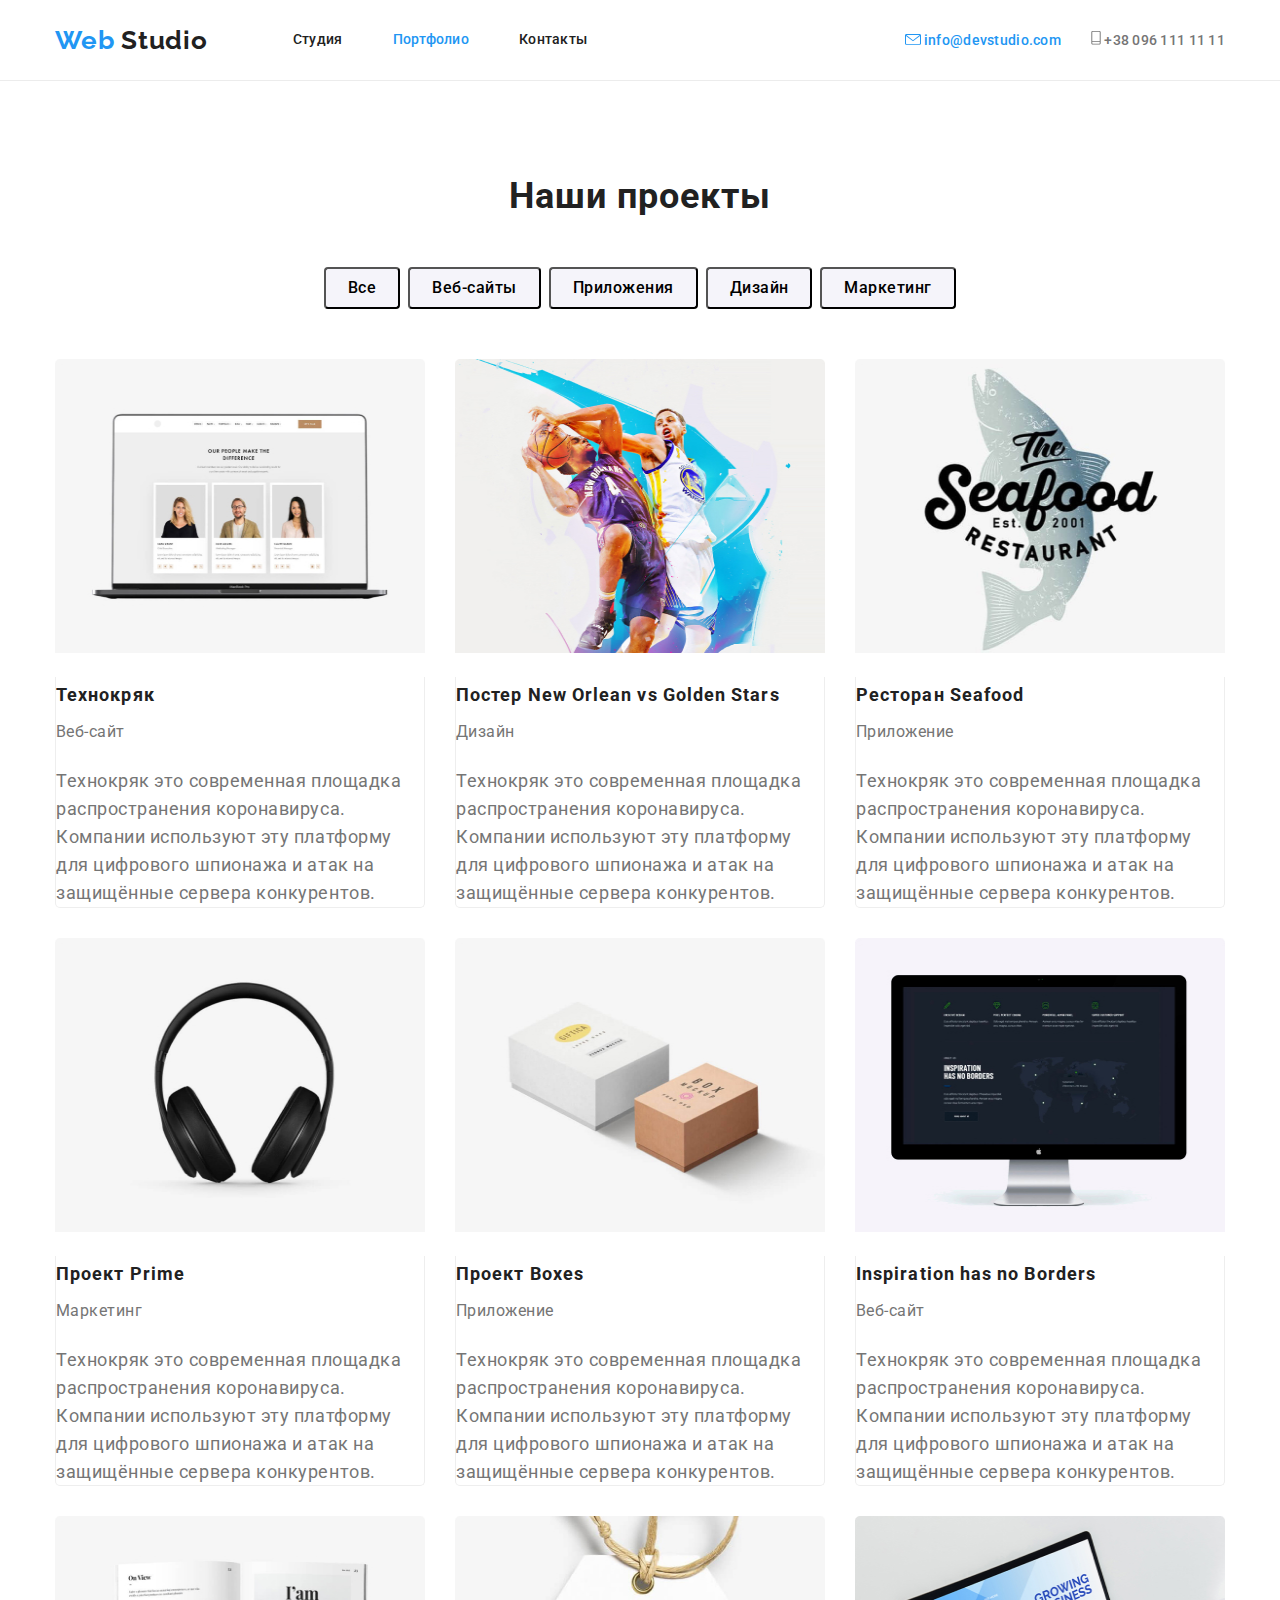
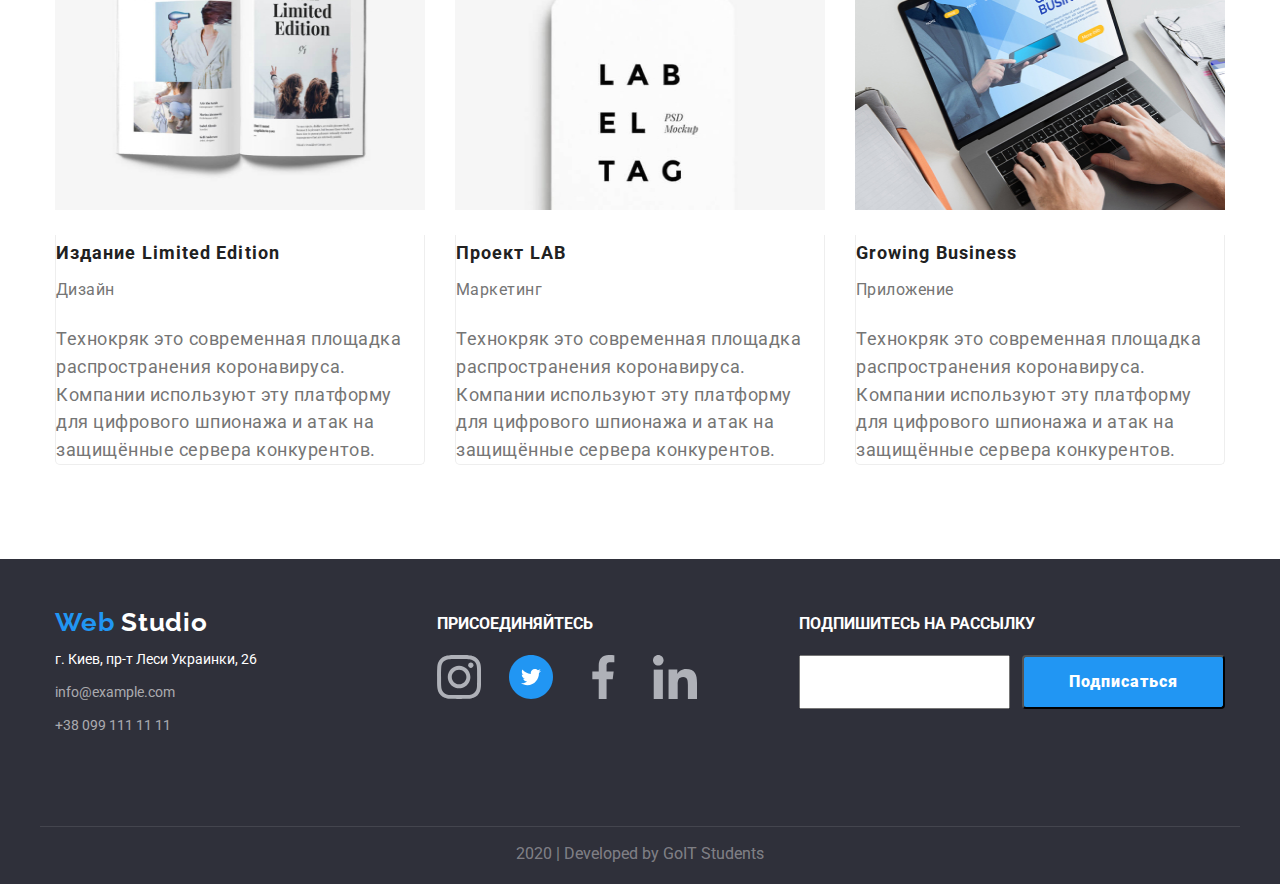
==== portfolio.html @ 2cf80dda "Create portfolio.html" ====
<!DOCTYPE html>
<html lang="ru">
  <head>
    <meta charset="UTF-8" />
    <meta name="viewport" content="width=device-width, initial-scale=1.0" />
    <meta http-equiv="X-UA-Compatible" content="IE=Edge" />
    <title>Portfolio</title>
    <link
      href="https://fonts.googleapis.com/css2?family=Raleway:wght@700&family=Roboto:wght@400;500;700;900&display=swap"
      rel="stylesheet"
    />
    <link
      rel="stylesheet"
      href="https://cdnjs.cloudflare.com/ajax/libs/modern-normalize/0.6.0/modern-normalize.min.css"
    />
    <link rel="stylesheet" href="./css/styles.css" />
  </head>
  <body class="page">
    <!-- Шапка сайта -->
    <header class="page-header">
      <div class="container main-nav">
        <nav class="container-nav">
          <a href="./index.html" class="logo">
            Web <span class="logo-studio">Studio</span>
          </a>
          <ul class="site-nav list">
            <li class="item">
              <a href="./index.html" class="link">Студия</a>
            </li>
            <li class="item">
              <a href="./portfolio.html" class="link current">Портфолио</a>
            </li>
            <li class="item"><a href="" class="link">Контакты</a></li>
          </ul>
        </nav>
        <ul class="communication list">
          <li class="item">
            <a
              href="mailto:info@devstudio.com"
              target="_blank"
              class="link mail"
            >
              <img
                src="./images/mail.svg"
                width="16"
                height="11"
                alt="Письмо"
                class="mail"
              />
              info@devstudio.com
            </a>
          </li>
          <li class="item">
            <a href="tel:380961111111" class="link">
              <img
                src="./images/telefon.svg"
                width="10"
                height="14"
                alt="Телефон"
                class="telephone"
              />
              +38 096 111 11 11
            </a>
          </li>
        </ul>
      </div>
    </header>

    <main>
      <!-- Наши проекты и работы -->
      <section class="portfolio">
        <!-- скрытый заголовок -->
        <div class="container">
          <h1 class="portfolio-title">Наши проекты</h1>
          <!-- список фильтров -->
          <ul class="portfolio-list">
            <li class="item-button">
              <button type="button" class="portfolio-list-button">Все</button>
            </li>
            <li class="item-button">
              <button type="button" class="portfolio-list-button">
                Веб-сайты
              </button>
            </li>
            <li class="item-button">
              <button type="button" class="portfolio-list-button">
                Приложения
              </button>
            </li>
            <li class="item-button">
              <button type="button" class="portfolio-list-button">
                Дизайн
              </button>
            </li>
            <li class="item-button">
              <button type="button" class="portfolio-list-button">
                Маркетинг
              </button>
            </li>
          </ul>
          <!-- список проектов -->
          <ul class="portfolio-projectslist">
            <li class="portfolio-projectslist-item">
              <a href="" class="portfolio-projectslist-link">
                <img
                  src="./images/1.jpg"
                  width="370"
                  height="294"
                  alt="3_фотокарточки"
                />
                <div class="portfolio-projectslist-frame">
                  <h2 class="portfolio-projectlist-title">Технокряк</h2>
                  <p class="portfolio-projectlist-type">Веб-сайт</p>
                  <p class="portfolio-projectlist-text">
                    Технокряк это современная площадка распространения
                    коронавируса. Компании используют эту платформу для
                    цифрового шпионажа и атак на защищённые сервера конкурентов.
                  </p>
                </div>
              </a>
            </li>
            <li class="portfolio-projectslist-item">
              <a href="" class="portfolio-projectslist-link">
                <img
                  src="./images/2.jpg"
                  width="370"
                  height="294"
                  alt="баскетболисты"
                />
                <div class="portfolio-projectslist-frame">
                  <h2 class="portfolio-projectlist-title">
                    Постер New Orlean vs Golden Stars
                  </h2>
                  <p class="portfolio-projectlist-type">Дизайн</p>
                  <p class="portfolio-projectlist-text">
                    Технокряк это современная площадка распространения
                    коронавируса. Компании используют эту платформу для
                    цифрового шпионажа и атак на защищённые сервера конкурентов.
                  </p>
                </div>
              </a>
            </li>
            <li class="portfolio-projectslist-item">
              <a href="" class="portfolio-projectslist-link">
                <img
                  src="./images/3.jpg"
                  width="370"
                  height="294"
                  alt="логотип Seafood"
                />
                <div class="portfolio-projectslist-frame">
                  <h2 class="portfolio-projectlist-title">Ресторан Seafood</h2>
                  <p class="portfolio-projectlist-type">Приложение</p>
                  <p class="portfolio-projectlist-text">
                    Технокряк это современная площадка распространения
                    коронавируса. Компании используют эту платформу для
                    цифрового шпионажа и атак на защищённые сервера конкурентов.
                  </p>
                </div>
              </a>
            </li>
            <li class="portfolio-projectslist-item">
              <a href="" class="portfolio-projectslist-link">
                <img
                  src="./images/4.jpg"
                  width="370"
                  height="294"
                  alt="наушники"
                />
                <div class="portfolio-projectslist-frame">
                  <h2 class="portfolio-projectlist-title">Проект Prime</h2>
                  <p class="portfolio-projectlist-type">Маркетинг</p>
                  <p class="portfolio-projectlist-text">
                    Технокряк это современная площадка распространения
                    коронавируса. Компании используют эту платформу для
                    цифрового шпионажа и атак на защищённые сервера конкурентов.
                  </p>
                </div>
              </a>
            </li>
            <li class="portfolio-projectslist-item">
              <a href="" class="portfolio-projectslist-link">
                <img
                  src="./images/5.jpg"
                  width="370"
                  height="294"
                  alt="2 коробка"
                />
                <div class="portfolio-projectslist-frame">
                  <h2 class="portfolio-projectlist-title">Проект Boxes</h2>
                  <p class="portfolio-projectlist-type">Приложение</p>
                  <p class="portfolio-projectlist-text">
                    Технокряк это современная площадка распространения
                    коронавируса. Компании используют эту платформу для
                    цифрового шпионажа и атак на защищённые сервера конкурентов.
                  </p>
                </div>
              </a>
            </li>
            <li class="portfolio-projectslist-item">
              <a href="" class="portfolio-projectslist-link">
                <img
                  src="./images/6.jpg"
                  width="370"
                  height="294"
                  alt="монитор"
                />
                <div class="portfolio-projectslist-frame">
                  <h2 class="portfolio-projectlist-title">
                    Inspiration has no Borders
                  </h2>
                  <p class="portfolio-projectlist-type">Веб-сайт</p>
                  <p class="portfolio-projectlist-text">
                    Технокряк это современная площадка распространения
                    коронавируса. Компании используют эту платформу для
                    цифрового шпионажа и атак на защищённые сервера конкурентов.
                  </p>
                </div>
              </a>
            </li>
            <li class="portfolio-projectslist-item">
              <a href="" class="portfolio-projectslist-link">
                <img
                  src="./images/7.jpg"
                  width="370"
                  height="294"
                  alt="журнал"
                />
                <div class="portfolio-projectslist-frame">
                  <h2 class="portfolio-projectlist-title">
                    Издание Limited Edition
                  </h2>
                  <p class="portfolio-projectlist-type">Дизайн</p>
                  <p class="portfolio-projectlist-text">
                    Технокряк это современная площадка распространения
                    коронавируса. Компании используют эту платформу для
                    цифрового шпионажа и атак на защищённые сервера конкурентов.
                  </p>
                </div>
              </a>
            </li>
            <li class="portfolio-projectslist-item">
              <a href="" class="portfolio-projectslist-link">
                <img
                  src="./images/8.jpg"
                  width="370"
                  height="294"
                  alt="бирка LAB EL TAG"
                />
                <div class="portfolio-projectslist-frame">
                  <h2 class="portfolio-projectlist-title">Проект LAB</h2>
                  <p class="portfolio-projectlist-type">Маркетинг</p>
                  <p class="portfolio-projectlist-text">
                    Технокряк это современная площадка распространения
                    коронавируса. Компании используют эту платформу для
                    цифрового шпионажа и атак на защищённые сервера конкурентов.
                  </p>
                </div>
              </a>
            </li>
            <li class="portfolio-projectslist-item">
              <a href="" class="portfolio-projectslist-link">
                <img
                  src="./images/9.jpg"
                  width="370"
                  height="294"
                  alt="ноутбук"
                />
                <div class="portfolio-projectslist-frame">
                  <h2 class="portfolio-projectlist-title">Growing Business</h2>
                  <p class="portfolio-projectlist-type">Приложение</p>
                  <p class="portfolio-projectlist-text">
                    Технокряк это современная площадка распространения
                    коронавируса. Компании используют эту платформу для
                    цифрового шпионажа и атак на защищённые сервера конкурентов.
                  </p>
                </div>
              </a>
            </li>
          </ul>
        </div>
      </section>
    </main>

    <!-- Футер -->
    <footer class="footer">
      <!-- Адрес -->
      <div class="container footer-container">
        <div class="footer-left-block">
          <a href="./index.html" class="logo footer-logo">
            Web <span class="footer-studio">Studio</span>
          </a>
          <address class="footer-contacts">
            <span class="footer-contacts-address"
              >г. Киев, пр-т Леси Украинки, 26</span
            >
            <span class="footer-mail">info@example.com</span>
            <span class="footer-telephone">+38 099 111 11 11</span>
          </address>
        </div>
        <!-- Ссылки на соц.сети -->
        <div class="footer-social-media">
          <b class="footer-social-media-act">ПРИСОЕДИНЯЙТЕСЬ</b>
          <ul class="footer-social-media-list list">
            <li>
              <a
                href=""
                aria-label="Ссылка на Instagram"
                class="footer-social-media-list-link"
              >
                <img
                  src="./images/instagram.svg"
                  width="44"
                  height="44"
                  alt="Иконка Instagram"
                />
              </a>
            </li>
            <li>
              <a
                href=""
                aria-label="Ссылка на Twitter"
                class="footer-social-media-list-link"
              >
                <img
                  src="./images/twitter1.svg"
                  width="44"
                  height="44"
                  alt="Иконка Twitter"
                />
              </a>
            </li>
            <li>
              <a
                href=""
                aria-label="Ссылка на Facebook"
                class="footer-social-media-list-link"
              >
                <img
                  src="./images/facebook.svg"
                  width="44"
                  height="44"
                  alt="Иконка Facebook"
                />
              </a>
            </li>
            <li>
              <a
                href=""
                aria-label="Ссылка на LinkedIn"
                class="footer-social-media-list-link"
              >
                <img
                  src="./images/linkedin.svg"
                  width="44"
                  height="44"
                  alt="Иконка LinkedIn"
                />
              </a>
            </li>
          </ul>
        </div>
        <!-- Форма подписки на рассылку -->
        <div class="form">
          <b class="form-act">ПОДПИШИТЕСЬ НА РАССЫЛКУ</b>
          <div class="form-input">
            <input type="text" />
            <button type="button" class="button-secondary">Подписаться</button>
          </div>
        </div>
      </div>
      <div class="container-inscription">
        <p class="footer-inscription">2020 | Developed by GoIT Students</p>
      </div>
    </footer>
  </body>
</html>
---- css/styles.css ----
:root {
  --primary-text-color: #757575;
  --title-text-color: #212121;
  --accent-color: #2196f3;
  --other-text-color: #ffffff;
  --primary-bg-color: #ffffff;
  --button-text-color: #ffffff;
  --footer-bg-color: #2f303a;
  --header-bg-color: #ffffff;
  --address-text-color: rgba(255, 255, 255, 0.6);
  --footer-inscription-color: rgba(255, 255, 255, 0.4);
  --section-bg-color: #f5f4fa;
  --portfolio-bg-color: #ffffff;
  --advantages-border-color: #ececec;
  --footer-border-color: rgba(255, 255, 255, 0.1);
  --portfolio-header-border-color: #ececec;
  --portfolio-image-border-color: #eeeeee;
}

html {
  box-sizing: border-box;
}

*,
*::before,
*::after {
  box-sizing: inherit;
}

/* body */

.page {
  margin: 0;

  font-family: Roboto, sans-serif;
  font-style: normal;
  color: var(--primary-text-color);
  background-color: var(--primary-bg-color);
}
a {
  text-decoration: none;
}

.advantages,
.work,
.customers,
.container {
  width: 1200px;
  padding-left: 15px;
  padding-right: 15px;
  margin-left: auto;
  margin-right: auto;
  /* outline: 2px solid tomato; */
}
.advantages-title,
.work-title,
.team-title,
.customers-title,
.portfolio-title {
  margin: 0;
  margin-bottom: 50px;

  font-family: Roboto, sans-serif;
  font-style: normal;
  font-weight: 700;
  font-size: 36px;
  line-height: 1.17;
  text-align: center;
  letter-spacing: 0.03em;
  color: var(--title-text-color);
}
.advantages-list .item,
.work-list .item-work,
.team-list .item,
.customers-list .item {
  margin-right: 30px;
}
.list,
.team-list-icon {
  display: flex;
  list-style: none;
  margin: 0;
  padding: 0;
}

/* Шапка сайта */

.page-header {
  background-color: var(--header-bg-color);
  border-bottom: 1px solid var(--portfolio-header-border-color);
}

.logo {
  margin-right: 85px;
  font-family: Raleway, sans-serif;
  font-style: normal;
  font-weight: 700;
  font-size: 26px;
  line-height: 1.19;
  letter-spacing: 0.03em;
  color: var(--accent-color);
}
.logo-studio {
  color: var(--title-text-color);
}

.main-nav,
.container-nav {
  display: flex;
  align-items: center;
}
.site-nav .item {
  margin-right: 50px;
}
.site-nav .item:last-child {
  margin-right: 0;
}
.site-nav .link {
  display: block;
  padding-top: 32px;
  padding-bottom: 32px;

  font-family: Roboto, sans-serif;
  font-style: normal;
  font-weight: 500;
  font-size: 14px;
  line-height: 1.14;
  letter-spacing: 0.02em;
  color: var(--title-text-color);
}
.site-nav .link:hover,
.site-nav .link:focus {
  color: var(--accent-color);
}
.site-nav .link.current {
  color: var(--accent-color);
}

.communication {
  margin-left: auto;
}
.communication .item + .item {
  margin-left: 30px;
}
.communication > .item > .mail {
  color: var(--accent-color);
}
.communication .link {
  font-family: Roboto, sans-serif;
  font-style: normal;
  font-weight: 500;
  font-size: 14px;
  line-height: 1.14;
  letter-spacing: 0.02em;
  color: var(--primary-text-color);
}
.communication .link:hover,
.communication .link:focus {
  color: var(--accent-color);
}

/* CSS для вкладки Студия (index.html)*/

/* Герой */

.hero {
  padding-top: 200px;
  padding-bottom: 200px;

  background: url(../images/hero.jpg);
  /* background: rgba(47, 48, 58, 0.8); */
  text-align: center;
  height: 600px;
}
.heading {
  /* outline: 2px solid tomato; */
  margin-left: auto;
  margin-right: auto;
  padding-left: 15px;
  padding-right: 15px;

  width: 646px;
  height: 200px;
  text-align: center;
}
.hero-title {
  margin-top: 0;
  margin-bottom: 46px;

  height: 104px;
  font-family: Roboto, sans-serif;
  font-style: normal;
  font-weight: 900;
  font-size: 44px;
  line-height: 1.36;
  letter-spacing: 0.06em;
  text-transform: uppercase;
  text-align: center;
  color: #ffffff;
}
.button-primary {
  display: inline-block;
  padding: 10px 32px;

  width: 200;
  font-family: Roboto, sans-serif;
  font-style: normal;
  font-weight: 700;
  font-size: 16px;
  line-height: 1.88;
  align-items: center;
  text-align: center;
  letter-spacing: 0.06em;
  color: var(--button-text-color);
  background-color: var(--accent-color);
  border-radius: 4px;
}

/* Наши преимущества */

.advantages {
  padding-top: 94px;
  padding-bottom: 94px;
  border-bottom: 1px solid var(--advantages-border-color);
}
.antenna {
  padding-top: 25px;
  padding-bottom: 25px;
  background-color: var(--accent-color);
  border-radius: 4px;
  width: 270px;
  height: 120px;
  text-align: center;
}
.advantages-list-img {
  padding-top: 25px;
  padding-bottom: 25px;
  background-color: var(--section-bg-color);
  border-radius: 4px;
  text-align: center;
  width: 270px;
  height: 120px;
}
.advantages-images {
  display: inline-block;
}
.advantages-list-text {
  margin: 0;
  margin-top: 10px;

  font-family: Roboto, sans-serif;
  font-style: normal;
  font-weight: 400;
  font-size: 14px;
  line-height: 1.7;
  letter-spacing: 0.03em;
  color: var(--primary-text-color);
}
.advantages-list-title {
  margin: 0;
  margin-top: 30px;

  font-family: Roboto, sans-serif;
  font-style: normal;
  font-weight: 700;
  font-size: 14px;
  line-height: 1.14;
  letter-spacing: 0.03em;
  text-transform: uppercase;
  color: var(--title-text-color);
}

/* Чем мы занимаемся */

.work {
  padding-top: 94px;
  padding-bottom: 94px;
}
.item-work {
  border-radius: 4px;
}
.item-work:nth-child(3n) {
  margin-right: 0;
}
.work-list-title {
  margin: 0;

  font-family: Roboto, sans-serif;
  font-style: normal;
  font-weight: 700;
  font-size: 14px;
  line-height: 1.14;
  text-align: center;
  letter-spacing: 0.03em;
  text-transform: uppercase;
  color: var(--other-text-color);
}

/* Наша команда */

.team {
  padding-top: 94px;
  padding-bottom: 94px;
  background-color: var(--section-bg-color);
}
.team-list > .item {
  box-shadow: 0px 2px 1px rgba(0, 0, 0, 0.2), 0px 1px 1px rgba(0, 0, 0, 0.14),
    0px 1px 3px rgba(0, 0, 0, 0.12);
  border-radius: 4px;
}
.team-list > .item:nth-child(4n) {
  margin-right: 0;
}
.team-list-title {
  margin: 0;
  margin-top: 30px;

  font-family: Roboto, sans-serif;
  font-style: normal;
  font-weight: 500;
  font-size: 16px;
  line-height: 1.19;
  text-align: center;
  letter-spacing: 0.03em;
  color: var(--title-text-color);
}
.team-list-text {
  margin: 0;
  margin-top: 10px;

  font-family: Roboto, sans-serif;
  font-style: normal;
  font-weight: 400;
  font-size: 16px;
  line-height: 1.19;
  text-align: center;
  letter-spacing: 0.03em;
  color: var(--primary-text-color);
}
.team-list-icon {
  justify-content: space-evenly;
  margin-top: 28px;
  margin-bottom: 36px;
  text-align: center;
}
/* .section-list-icon .item-icon {
  margin-right: 35px;
} */
.team-list-icon-link {
  font-family: Roboto, sans-serif;
  font-style: normal;
  font-weight: 500;
  font-size: 14px;
  line-height: 1.14;
  letter-spacing: 0.02em;
  color: var(--title-text-color);
}
.team-list-icon-link:hover,
.team-list-icon-link:focus {
  color: var(--accent-color);
}

/* Постоянные клиенты */

.customers {
  padding-top: 94px;
  padding-bottom: 94px;
}
.customers-list > .item:nth-child(6n) {
  margin-right: 0;
}
/* .customers-list-link:hover,
.customers-list-link:focus {
  color: var(--accent-color);
} */

/* CSS для вкладки Портфолио (portfolio.html) */

.portfolio {
  background-color: var(--portfolio-bg-color);
  padding-top: 94px;
  padding-bottom: 94px;
}
.portfolio-list,
.portfolio-projectslist {
  list-style: none;
  padding: 0;
  margin: 0;
}
.portfolio-projectslist {
  display: flex;
  flex-wrap: wrap;
}
.portfolio-list {
  display: flex;
  margin-bottom: 50px;
  margin-left: auto;
  margin-right: auto;
  /* outline: 2px solid tomato; */
  width: 632px;
  align-items: center;
}
.portfolio-list .item-button + .item-button {
  margin-left: 8px;
}
.portfolio-list-button {
  display: inline-block;
  padding: 6px 22px;

  font-family: Roboto, sans-serif;
  font-style: normal;
  font-weight: 500;
  font-size: 16px;
  line-height: 1.62;
  text-align: center;
  letter-spacing: 0.03em;
  background: var(--section-bg-color);
  border-radius: 4px;
}
.portfolio-list-button:hover,
.portfolio-list-button:focus {
  font-family: Roboto, sans-serif;
  font-style: normal;
  font-weight: 500;
  font-size: 16px;
  line-height: 1.62;
  text-align: center;
  letter-spacing: 0.03em;
  color: var(--button-text-color);
  background: var(--accent-color);
  box-shadow: 0px 2px 2px rgba(0, 0, 0, 0.12), 0px 1px 2px rgba(0, 0, 0, 0.08),
    0px 3px 1px rgba(0, 0, 0, 0.1);
  border-radius: 4px;
}
.portfolio-projectslist-item {
  margin-bottom: 30px;
  margin-right: 30px;

  width: calc((100% - 2 * 30px) / 3);
  /* outline: 1px solid teal; */
}
.portfolio-projectslist-item:nth-child(3n) {
  margin-right: 0;
}
.portfolio-projectslist-item:nth-last-child(-n + 3) {
  margin-bottom: 0;
}
.portfolio-projectslist-link {
  display: block;
}
/* .portfolio-projectslist-link > img {
  display: block;
  max-height: 310px;
} */
.portfolio-projectslist-frame {
  border-left: 1px solid var(--portfolio-image-border-color);
  border-bottom: 1px solid var(--portfolio-image-border-color);
  border-right: 1px solid var(--portfolio-image-border-color);
  border-bottom-left-radius: 5px;
  border-bottom-right-radius: 5px;
}
.portfolio-projectlist-title {
  margin: 0;
  margin-top: 20px;

  font-family: Roboto, sans-serif;
  font-style: normal;
  font-weight: 700;
  font-size: 18px;
  line-height: 2;
  letter-spacing: 0.06em;
  color: var(--title-text-color);
}
.portfolio-projectlist-type {
  margin: 0;
  margin-top: 4px;
  margin-bottom: 20px;

  font-family: Roboto, sans-serif;
  font-style: normal;
  font-weight: 400;
  font-size: 16px;
  line-height: 1.87;
  letter-spacing: 0.03em;
  color: var(--primary-text-color);
}
.portfolio-projectlist-text {
  margin: 0;

  font-family: Roboto, sans-serif;
  font-style: normal;
  font-weight: 400;
  font-size: 18px;
  line-height: 1.55;
  letter-spacing: 0.03em;
  color: var(--primary-text-color);
}

/* Футер */

.footer {
  background-color: var(--footer-bg-color);
}
.footer-container {
  display: flex;
  border-bottom: 1px solid var(--footer-border-color);
}
/* .footer-left-block,
.footer-social-media,
.form {
  outline: 1px solid white;
} */
.footer-left-block {
  display: inline-block;
  width: 210px;
  margin: 0;
  margin-top: 48px;
  margin-right: 179px;
  margin-bottom: 88px;
}
.footer-logo {
  display: inline-block;
  margin: 0;
  margin-bottom: 10px;
}
.footer-studio {
  color: var(--button-text-color);
}
.footer-contacts {
  display: flex;
  flex-direction: column;
  font-family: Roboto, sans-serif;
  font-style: normal;
  font-weight: 400;
  font-size: 14px;
  line-height: 1.71;
  color: var(--address-text-color);
}
.footer-contacts-address {
  display: inline-block;
  margin-bottom: 9px;
  color: var(--other-text-color);
}
.footer-mail {
  display: inline-block;
  margin-bottom: 9px;
}
.footer-social-media {
  display: inline-block;
  width: 270px;
  margin: 0;
  margin-top: 56px;
  margin-right: 102px;
  margin-bottom: 74px;
}
.footer-social-media-act,
.form-act {
  display: inline-block;
  margin-bottom: 21px;
  color: var(--other-text-color);
}
.footer-social-media-list {
  justify-content: space-between;
}
.footer-social-media-list-link {
  font-family: Roboto, sans-serif;
  font-style: normal;
  font-weight: 400;
  font-size: 14px;
  line-height: 1.71;
  letter-spacing: 0.03em;
  color: var(--address-text-color);
}
.footer-social-media-list-link:hover,
.footer-social-media-list-link:focus {
  color: var(--accent-color);
}
.form {
  display: inline-block;
  margin: 0;
  margin-top: 56px;
  margin-left: auto;
  margin-bottom: 50px;
}
.form-input {
  display: flex;
}
.button-secondary {
  display: inline-block;
  padding: 10px 45px;
  margin-left: 12px;

  width: 200;
  font-family: Roboto, sans-serif;
  font-style: normal;
  font-weight: 900;
  font-size: 16px;
  line-height: 1.88;
  display: inline-block;
  align-items: center;
  text-align: center;
  letter-spacing: 0.06em;
  color: var(--button-text-color);
  background-color: var(--accent-color);
  border-radius: 4px;
}
.container-inscription {
  margin: 0;
  margin-left: auto;
  margin-right: auto;
  padding-top: 18px;
  padding-bottom: 21px;

  width: 310px;
  /* outline: 1px solid tomato; */
  text-align: center;
}
.footer-inscription {
  margin: 0;
  color: var(--footer-inscription-color);
}
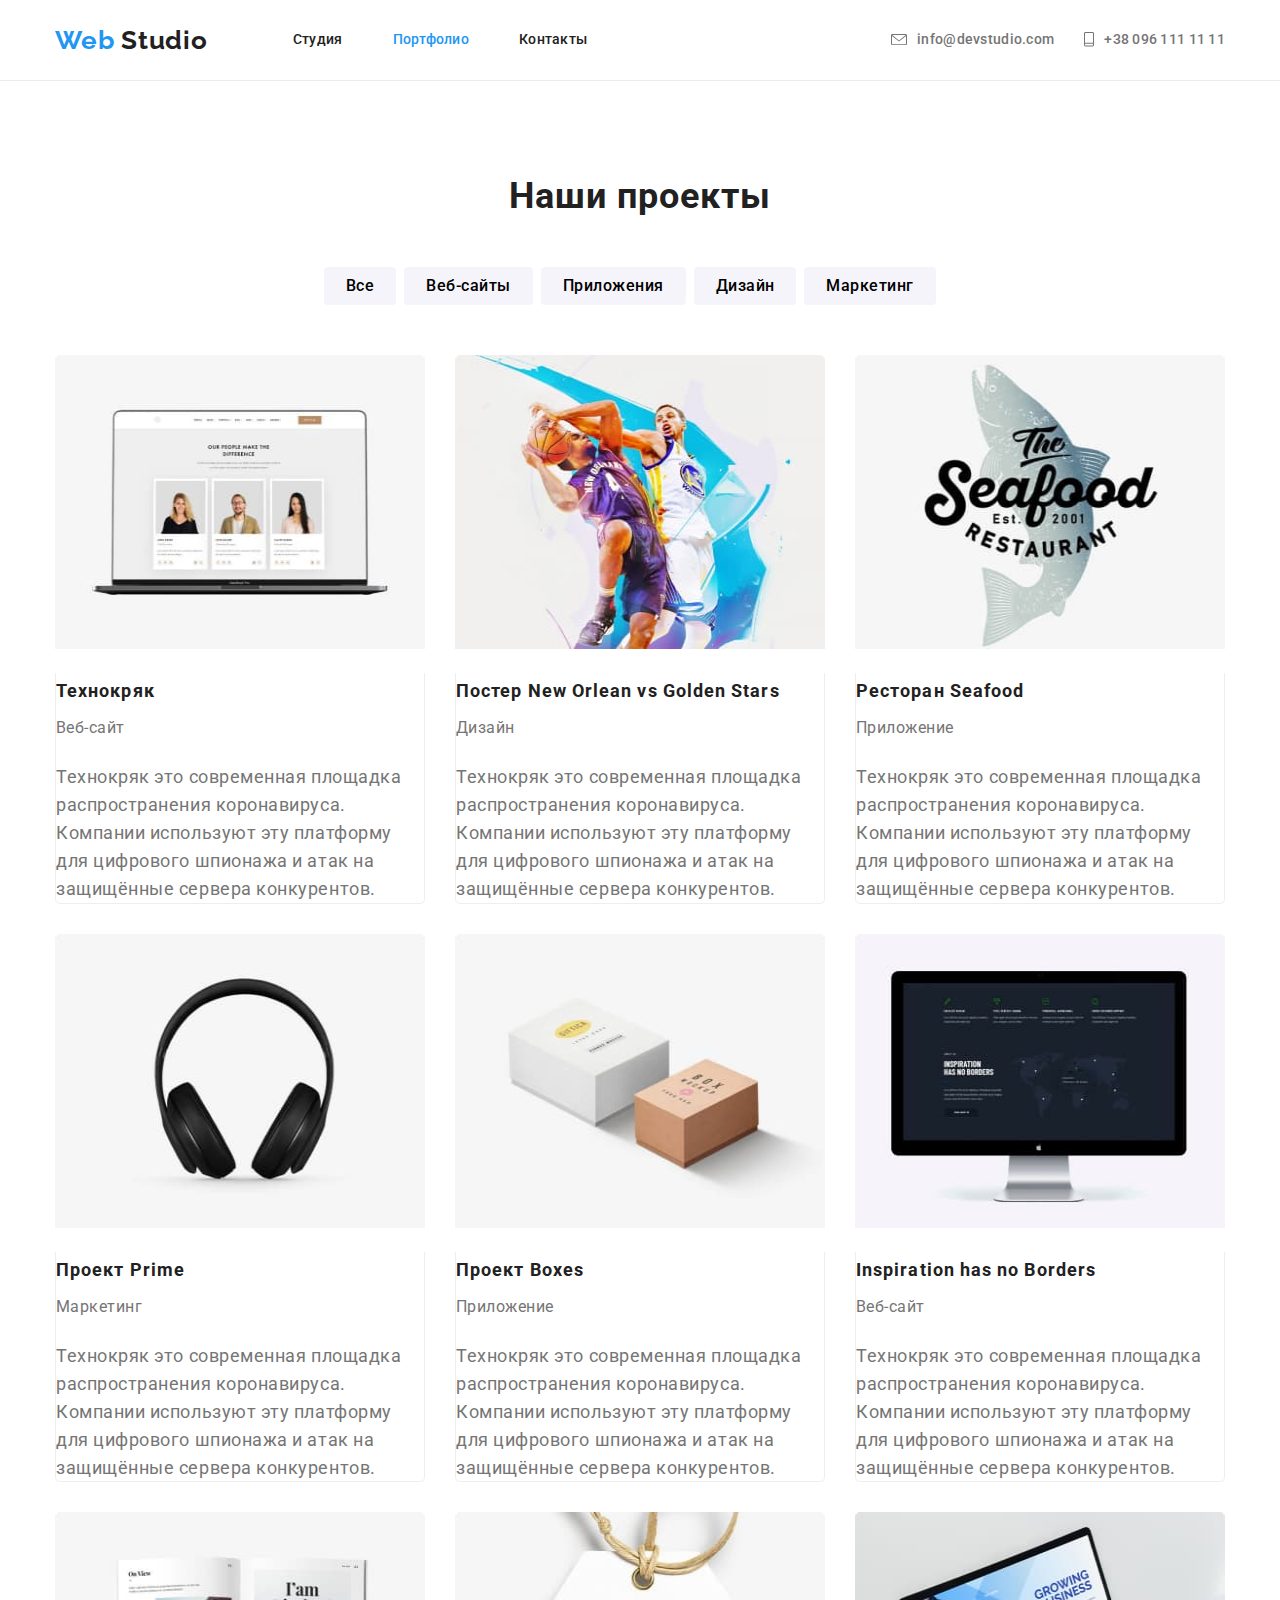
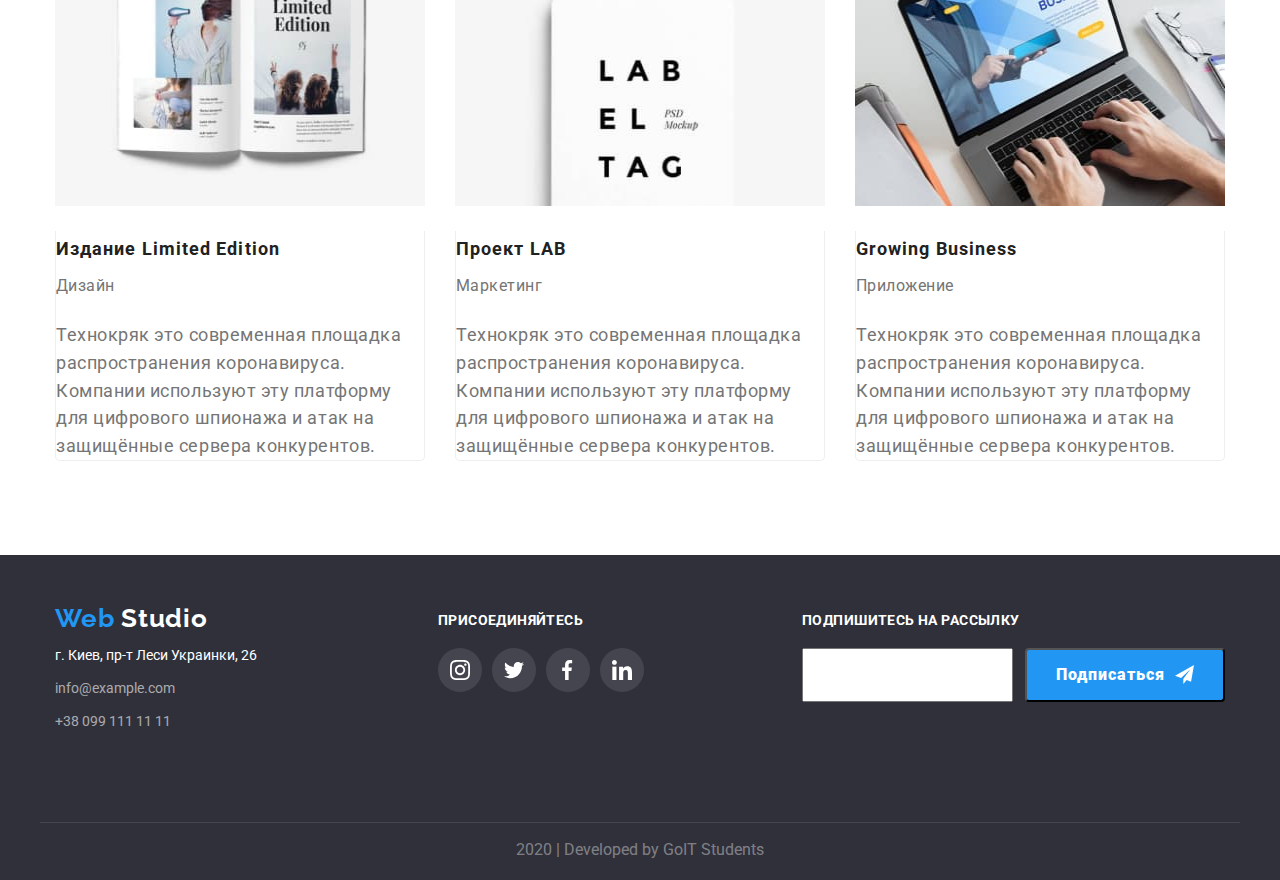
==== commit a6b5365b: "удаляет фоновые изображения из html" ====
--- a/portfolio.html
+++ b/portfolio.html
@@ -40,25 +40,11 @@
               target="_blank"
               class="link mail"
             >
-              <img
-                src="./images/mail.svg"
-                width="16"
-                height="11"
-                alt="Письмо"
-                class="mail"
-              />
               info@devstudio.com
             </a>
           </li>
           <li class="item">
-            <a href="tel:380961111111" class="link">
-              <img
-                src="./images/telefon.svg"
-                width="10"
-                height="14"
-                alt="Телефон"
-                class="telephone"
-              />
+            <a href="tel:380961111111" class="link telephone">
               +38 096 111 11 11
             </a>
           </li>
@@ -306,56 +292,32 @@
               <a
                 href=""
                 aria-label="Ссылка на Instagram"
-                class="footer-social-media-list-link"
+                class="footer-social-media-list-link instagram"
               >
-                <img
-                  src="./images/instagram.svg"
-                  width="44"
-                  height="44"
-                  alt="Иконка Instagram"
-                />
               </a>
             </li>
             <li>
               <a
                 href=""
                 aria-label="Ссылка на Twitter"
-                class="footer-social-media-list-link"
+                class="footer-social-media-list-link twitter"
               >
-                <img
-                  src="./images/twitter1.svg"
-                  width="44"
-                  height="44"
-                  alt="Иконка Twitter"
-                />
               </a>
             </li>
             <li>
               <a
                 href=""
                 aria-label="Ссылка на Facebook"
-                class="footer-social-media-list-link"
+                class="footer-social-media-list-link facebook"
               >
-                <img
-                  src="./images/facebook.svg"
-                  width="44"
-                  height="44"
-                  alt="Иконка Facebook"
-                />
               </a>
             </li>
             <li>
               <a
                 href=""
                 aria-label="Ссылка на LinkedIn"
-                class="footer-social-media-list-link"
+                class="footer-social-media-list-link linkedin"
               >
-                <img
-                  src="./images/linkedin.svg"
-                  width="44"
-                  height="44"
-                  alt="Иконка LinkedIn"
-                />
               </a>
             </li>
           </ul>
--- a/css/styles.css
+++ b/css/styles.css
@@ -41,9 +41,6 @@
   text-decoration: none;
 }
 
-.advantages,
-.work,
-.customers,
 .container {
   width: 1200px;
   padding-left: 15px;
@@ -75,6 +72,7 @@
 .customers-list .item {
   margin-right: 30px;
 }
+
 .list,
 .team-list-icon {
   display: flex;
@@ -142,10 +140,30 @@
 .communication .item + .item {
   margin-left: 30px;
 }
-.communication > .item > .mail {
-  color: var(--accent-color);
+
+.communication .item {
+  display: flex;
+}
+.communication .mail::before {
+  content: "";
+  background-image: url("../images/mail.svg");
+  width: 16px;
+  height: 11px;
+  margin-right: 10px;
+  margin-top: auto;
+  margin-bottom: auto;
+}
+.communication .telephone::before {
+  content: "";
+  background-image: url("../images/telefon.svg");
+  width: 10px;
+  height: 15px;
+  margin-right: 10px;
+  margin-top: auto;
+  margin-bottom: auto;
 }
 .communication .link {
+  display: inline-flex;
   font-family: Roboto, sans-serif;
   font-style: normal;
   font-weight: 500;
@@ -166,11 +184,20 @@
 .hero {
   padding-top: 200px;
   padding-bottom: 200px;
-
-  background: url(../images/hero.jpg);
-  /* background: rgba(47, 48, 58, 0.8); */
-  text-align: center;
-  height: 600px;
+  max-width: 1600px;
+  min-width: 1200px;
+  /* height: 600px; */
+  background-image: linear-gradient(
+      rgba(47, 48, 58, 0.8),
+      rgba(47, 48, 58, 0.8)
+    ),
+    url("../images/hero.jpg");
+  background-size: contain;
+  background-position: center;
+  background-repeat: no-repeat;
+  background-color: rgba(47, 48, 58, 0.8);
+  text-align: center;
+  /* outline: 2px solid green; */
 }
 .heading {
   /* outline: 2px solid tomato; */
@@ -185,7 +212,7 @@
 }
 .hero-title {
   margin-top: 0;
-  margin-bottom: 46px;
+  margin-bottom: 30px;
 
   height: 104px;
   font-family: Roboto, sans-serif;
@@ -223,23 +250,27 @@
   padding-bottom: 94px;
   border-bottom: 1px solid var(--advantages-border-color);
 }
-.antenna {
-  padding-top: 25px;
-  padding-bottom: 25px;
-  background-color: var(--accent-color);
-  border-radius: 4px;
-  width: 270px;
+
+.advantages-list .item::before {
+  content: "";
   height: 120px;
-  text-align: center;
-}
-.advantages-list-img {
-  padding-top: 25px;
-  padding-bottom: 25px;
+  display: block;
   background-color: var(--section-bg-color);
   border-radius: 4px;
-  text-align: center;
-  width: 270px;
-  height: 120px;
+  background-repeat: no-repeat;
+  background-position: center;
+}
+.advantages-list .details::before {
+  background-image: url("../images/antenna.svg");
+}
+.advantages-list .punctuality::before {
+  background-image: url("../images/vector.svg");
+}
+.advantages-list .planning::before {
+  background-image: url("../images/diagram.svg");
+}
+.advantages-list .technology::before {
+  background-image: url("../images/cosmonaut.svg");
 }
 .advantages-images {
   display: inline-block;
@@ -299,9 +330,21 @@
 /* Наша команда */
 
 .team {
+  max-width: 1600px;
+  min-width: 1200px;
+  margin-left: auto;
+  margin-right: auto;
+  background-repeat: no-repeat;
+  background-size: cover;
+  background-position: center;
   padding-top: 94px;
   padding-bottom: 94px;
   background-color: var(--section-bg-color);
+}
+.team-list-card {
+  background-color: var(--primary-bg-color);
+  padding-top: 30px;
+  padding-bottom: 24px;
 }
 .team-list > .item {
   box-shadow: 0px 2px 1px rgba(0, 0, 0, 0.2), 0px 1px 1px rgba(0, 0, 0, 0.14),
@@ -313,7 +356,6 @@
 }
 .team-list-title {
   margin: 0;
-  margin-top: 30px;
 
   font-family: Roboto, sans-serif;
   font-style: normal;
@@ -339,25 +381,35 @@
 }
 .team-list-icon {
   justify-content: space-evenly;
-  margin-top: 28px;
-  margin-bottom: 36px;
-  text-align: center;
-}
-/* .section-list-icon .item-icon {
-  margin-right: 35px;
-} */
+  margin-top: 16px;
+  text-align: center;
+}
 .team-list-icon-link {
-  font-family: Roboto, sans-serif;
-  font-style: normal;
-  font-weight: 500;
-  font-size: 14px;
-  line-height: 1.14;
-  letter-spacing: 0.02em;
-  color: var(--title-text-color);
+  display: inline-block;
+  width: 44px;
+  height: 44px;
+  background-color: var(--primary-bg-color);
+  background-repeat: no-repeat;
+  background-position: center;
+  border-radius: 50%;
+  margin-right: 10px;
 }
 .team-list-icon-link:hover,
 .team-list-icon-link:focus {
-  color: var(--accent-color);
+  background-color: var(--accent-color);
+}
+.team-list-icon .instagram {
+  background-image: url("../images/instagram1.svg");
+}
+.team-list-icon .twitter {
+  background-image: url("../images/twitter1.svg");
+}
+.team-list-icon .facebook {
+  background-image: url("../images/facebook1.svg");
+}
+.team-list-icon .linkedin {
+  background-image: url("../images/linkedin1.svg");
+  margin-right: 0;
 }
 
 /* Постоянные клиенты */
@@ -415,6 +467,7 @@
   text-align: center;
   letter-spacing: 0.03em;
   background: var(--section-bg-color);
+  border: none;
   border-radius: 4px;
 }
 .portfolio-list-button:hover,
@@ -448,10 +501,6 @@
 .portfolio-projectslist-link {
   display: block;
 }
-/* .portfolio-projectslist-link > img {
-  display: block;
-  max-height: 310px;
-} */
 .portfolio-projectslist-frame {
   border-left: 1px solid var(--portfolio-image-border-color);
   border-bottom: 1px solid var(--portfolio-image-border-color);
@@ -500,16 +549,12 @@
 
 .footer {
   background-color: var(--footer-bg-color);
+  min-width: 1200px;
 }
 .footer-container {
   display: flex;
   border-bottom: 1px solid var(--footer-border-color);
 }
-/* .footer-left-block,
-.footer-social-media,
-.form {
-  outline: 1px solid white;
-} */
 .footer-left-block {
   display: inline-block;
   width: 210px;
@@ -558,23 +603,43 @@
   display: inline-block;
   margin-bottom: 21px;
   color: var(--other-text-color);
-}
-.footer-social-media-list {
-  justify-content: space-between;
+  font-family: Roboto;
+  font-style: normal;
+  font-weight: bold;
+  font-size: 14px;
+  line-height: 0.88;
+  letter-spacing: 0.03em;
+  text-transform: uppercase;
 }
 .footer-social-media-list-link {
-  font-family: Roboto, sans-serif;
-  font-style: normal;
-  font-weight: 400;
-  font-size: 14px;
-  line-height: 1.71;
-  letter-spacing: 0.03em;
-  color: var(--address-text-color);
+  display: inline-block;
+  width: 44px;
+  height: 44px;
+  background-color: rgba(255, 255, 255, 0.1);
+  background-repeat: no-repeat;
+  background-position: center;
+  border-radius: 50%;
+  margin-right: 10px;
 }
 .footer-social-media-list-link:hover,
 .footer-social-media-list-link:focus {
-  color: var(--accent-color);
-}
+  background-color: var(--accent-color);
+}
+
+.footer-social-media-list .instagram {
+  background-image: url("../images/instagram.svg");
+}
+.footer-social-media-list .twitter {
+  background-image: url("../images/twitter.svg");
+}
+.footer-social-media-list .facebook {
+  background-image: url("../images/facebook.svg");
+}
+.footer-social-media-list .linkedin {
+  background-image: url("../images/linkedin.svg");
+  margin-right: 0;
+}
+
 .form {
   display: inline-block;
   margin: 0;
@@ -585,24 +650,35 @@
 .form-input {
   display: flex;
 }
+
 .button-secondary {
-  display: inline-block;
-  padding: 10px 45px;
+  display: inline-flex;
+  padding: 10px 29px;
   margin-left: 12px;
 
-  width: 200;
+  max-width: 200px;
   font-family: Roboto, sans-serif;
   font-style: normal;
   font-weight: 900;
   font-size: 16px;
   line-height: 1.88;
-  display: inline-block;
   align-items: center;
   text-align: center;
   letter-spacing: 0.06em;
   color: var(--button-text-color);
   background-color: var(--accent-color);
   border-radius: 4px;
+  cursor: pointer;
+}
+.button-secondary::after {
+  content: "";
+  margin-left: 10px;
+  width: 24px;
+  height: 24px;
+  background-image: url("../images/icon-send.svg");
+  background-size: contain;
+  background-repeat: no-repeat;
+  background-position: center;
 }
 .container-inscription {
   margin: 0;
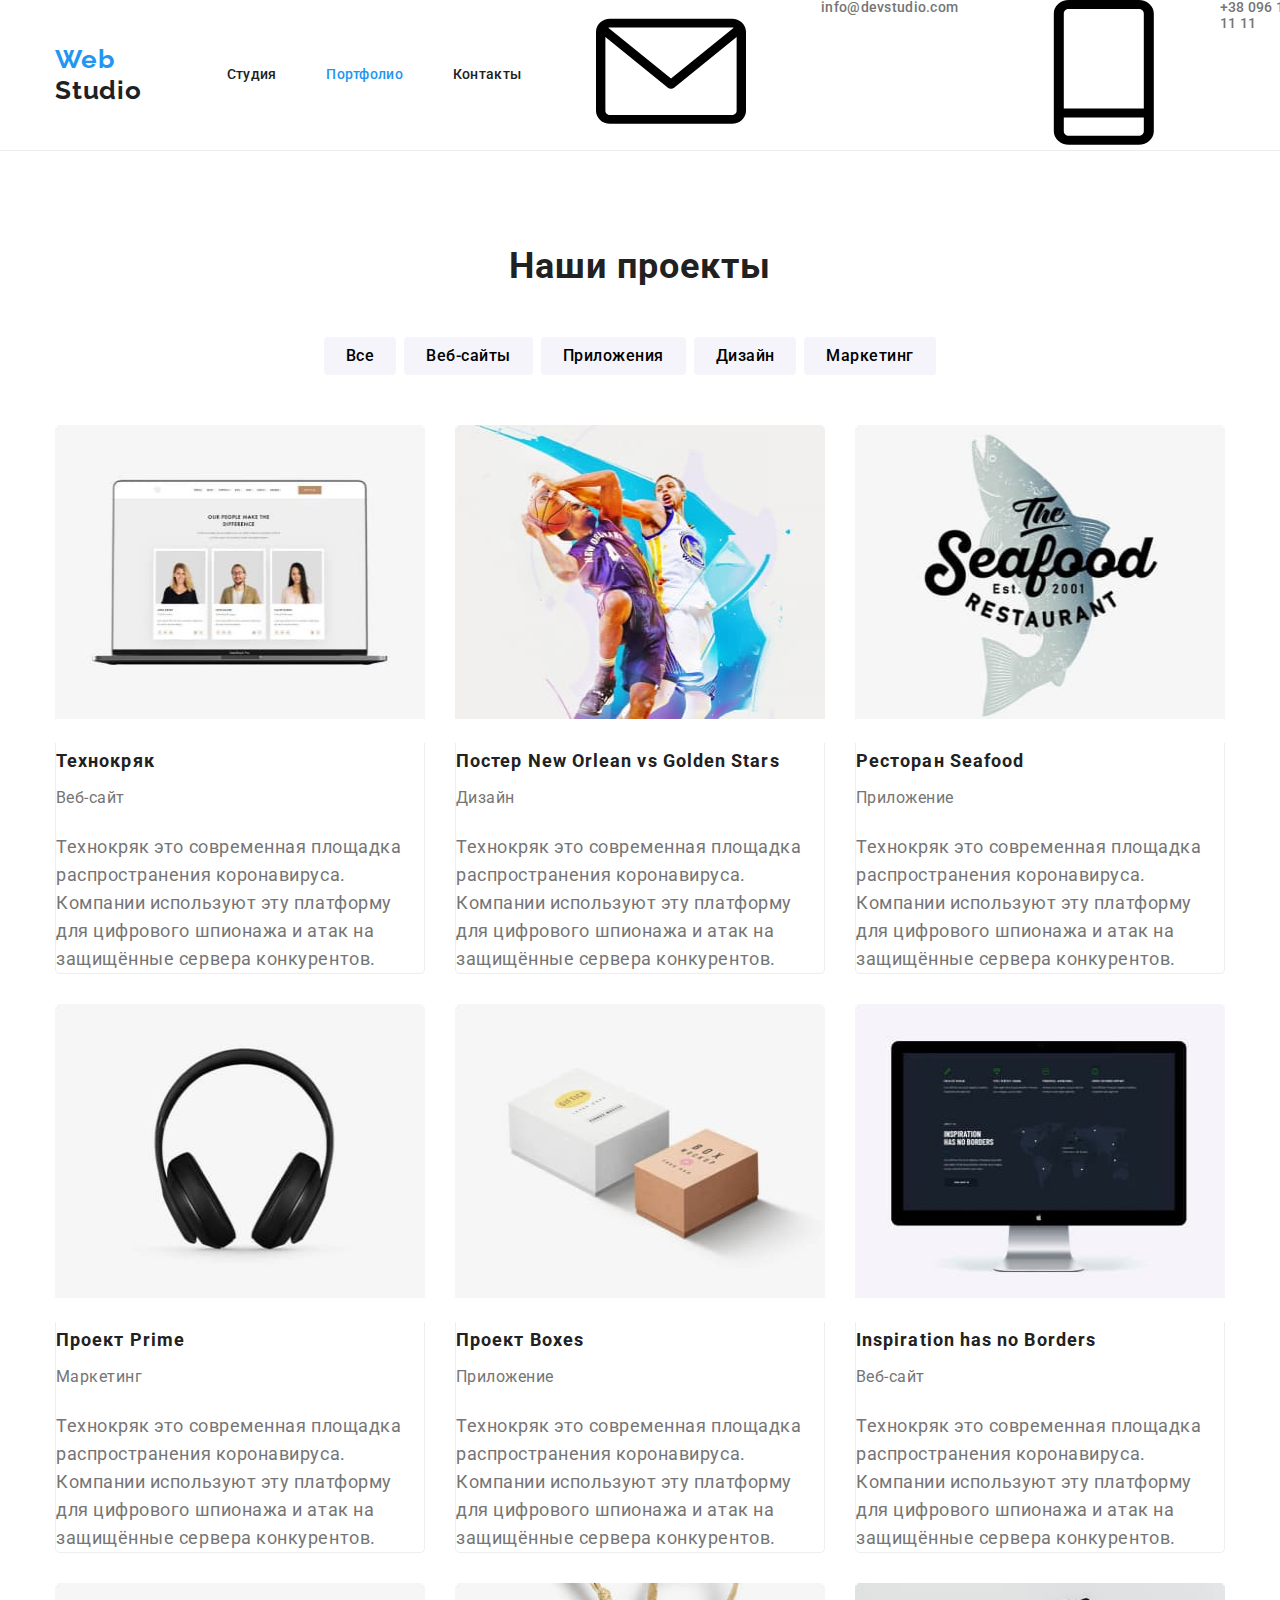
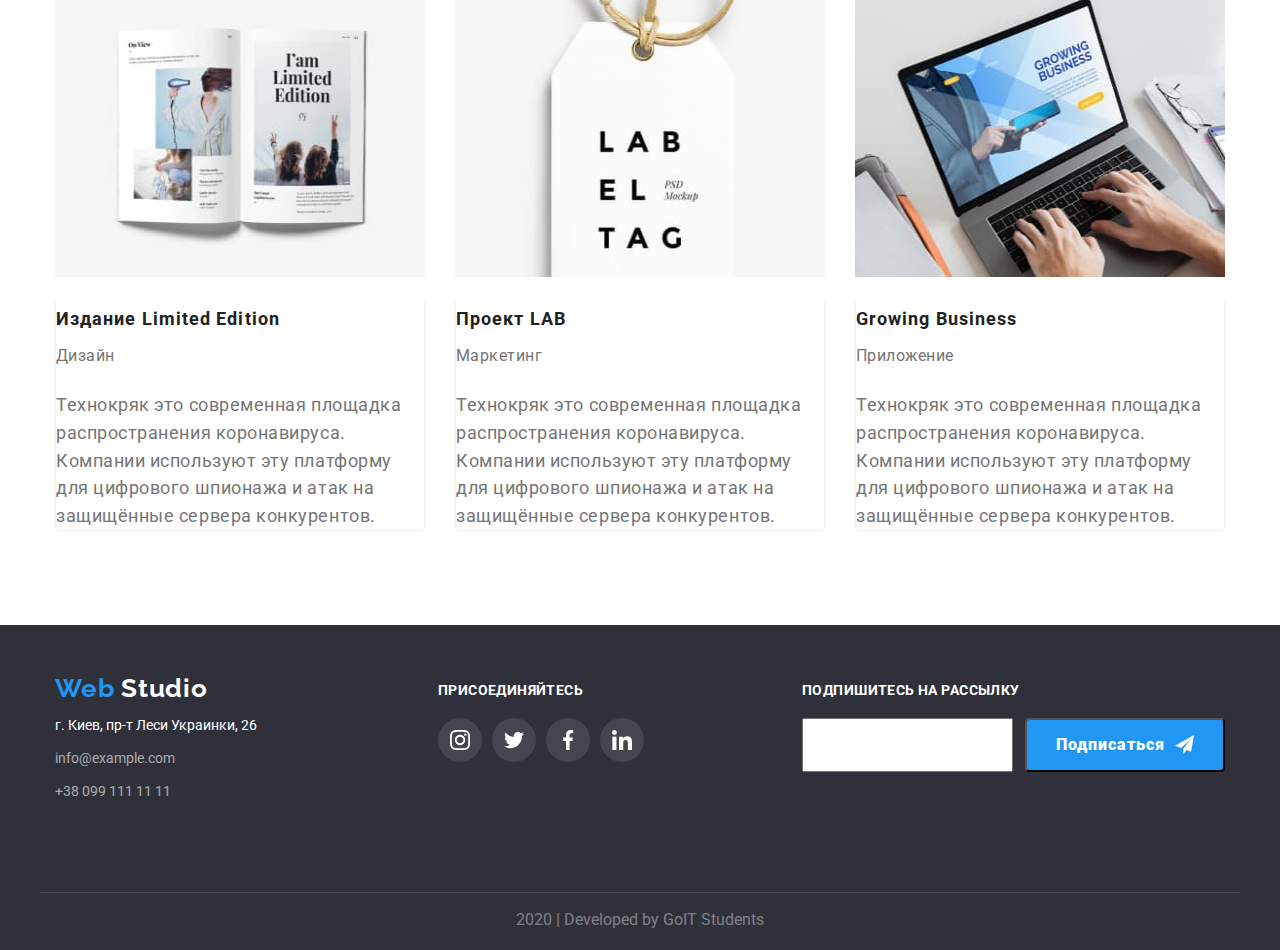
==== commit fb0ae3e8: "добавляет тень при ховере на карточку ,меняет  хедер и футер" ====
--- a/portfolio.html
+++ b/portfolio.html
@@ -35,16 +35,18 @@
         </nav>
         <ul class="communication list">
           <li class="item">
-            <a
-              href="mailto:info@devstudio.com"
-              target="_blank"
-              class="link mail"
-            >
+            <a href="mailto:info@devstudio.com" target="_blank" class="link">
+              <svg class="mail">
+                <use href="./images/sprite.svg#mail"></use>
+              </svg>
               info@devstudio.com
             </a>
           </li>
           <li class="item">
-            <a href="tel:380961111111" class="link telephone">
+            <a href="tel:380961111111" class="link">
+              <svg class="telephone">
+                <use href="./images/sprite.svg#telefon"></use>
+              </svg>
               +38 096 111 11 11
             </a>
           </li>
@@ -57,7 +59,7 @@
       <section class="portfolio">
         <!-- скрытый заголовок -->
         <div class="container">
-          <h1 class="portfolio-title">Наши проекты</h1>
+          <h1 class="portfolio-title visually-hidden">Наши проекты</h1>
           <!-- список фильтров -->
           <ul class="portfolio-list">
             <li class="item-button">
@@ -326,7 +328,7 @@
         <div class="form">
           <b class="form-act">ПОДПИШИТЕСЬ НА РАССЫЛКУ</b>
           <div class="form-input">
-            <input type="text" />
+            <input type="text" class="footer-input" />
             <button type="button" class="button-secondary">Подписаться</button>
           </div>
         </div>
